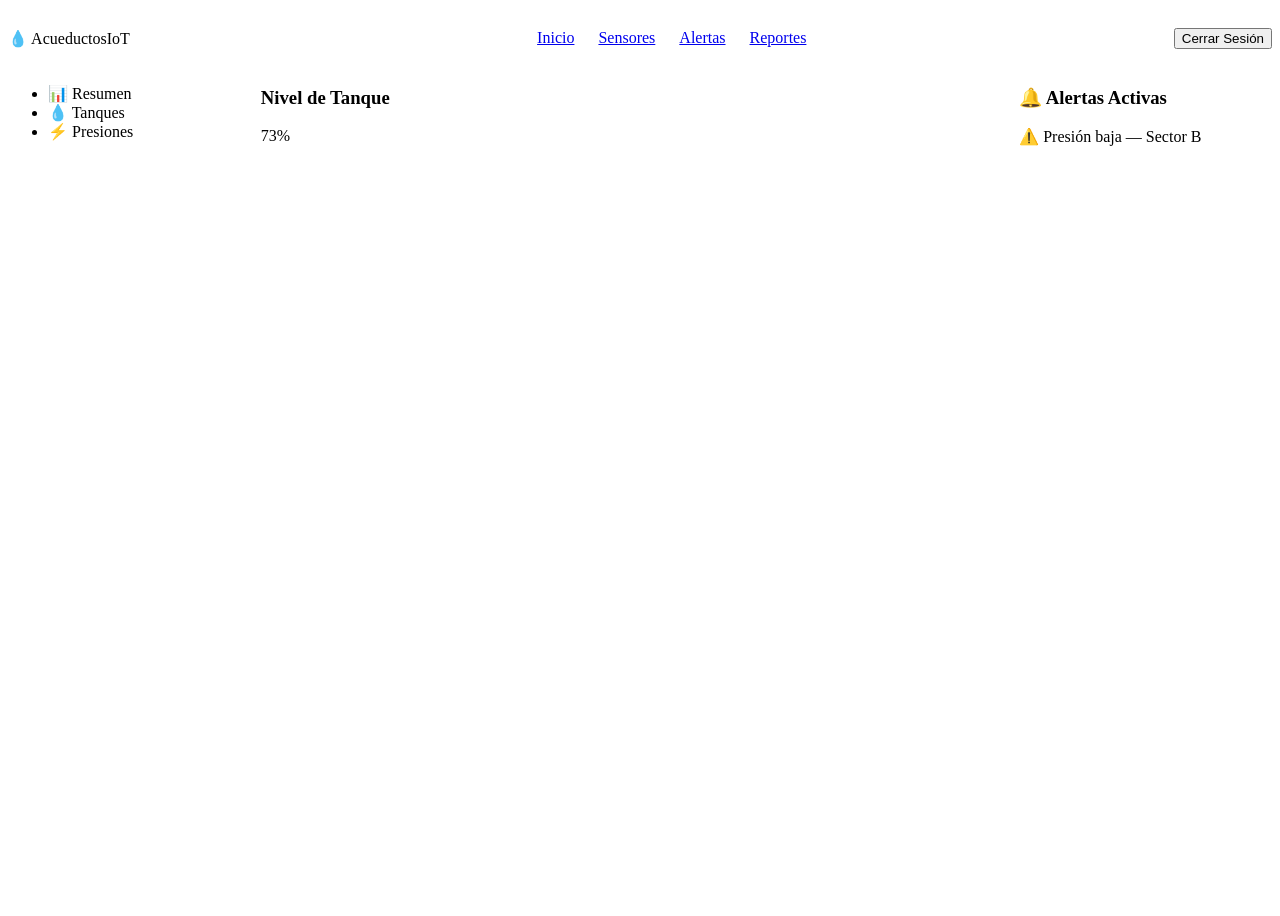
==== Ejercicios/clase7/Laboratorio 6/index.html @ a86b0ddf "Entrega del Laboratorio 3 de ISW521" ====
<!DOCTYPE html>
<html lang="es">
<head>
    <meta charset="UTF-8">
    <meta name="viewport" content="width=device-width, initial-scale=1.0">
    <title>Dashboard de Monitoreo Hídrico</title>
    <link rel="stylesheet" href="styles.css">
</head>
<body>

    <nav class="navbar">
        <div class="nav-logo">💧 AcueductosIoT</div>
        <ul class="nav-links">
            <li><a href="#">Inicio</a></li>
            <li><a href="#">Sensores</a></li>
            <li><a href="#">Alertas</a></li>
            <li><a href="#">Reportes</a></li>
        </ul>
        <button class="btn-logout">Cerrar Sesión</button>
    </nav>

    <div class="dashboard-layout">
        <aside class="sidebar">
            <nav>
                <ul>
                    <li>📊 Resumen</li>
                    <li>💧 Tanques</li>
                    <li>⚡ Presiones</li>
                </ul>
            </nav>
        </aside>

        <main class="main-content">
            <section class="sensor-grid">
                <div class="sensor-card">
                    <h3>Nivel de Tanque</h3>
                    <p class="sensor-value">73%</p>
                </div>
            </section>
        </main>

        <aside class="alert-panel">
            <h3>🔔 Alertas Activas</h3>
            <div class="alert">⚠️ Presión baja — Sector B</div>
        </aside>
    </div>

</body>
</html>
---- Ejercicios/clase7/Laboratorio 6/styles.css ----
/* Ejercicio 1: Barra de Navegación */
.navbar {
    display: flex;
    justify-content: space-between; /* [Añade aquí tu explicación de por qué usa esto] */
    align-items: center;
    min-height: 60px;
}

.nav-links {
    display: flex;
    list-style: none;
    gap: 24px;
}

/* Ejercicio 2: Grid de Sensores */
.sensor-grid {
    display: flex;
    flex-wrap: wrap; /* Permite que los elementos pasen a la siguiente fila [cite: 41, 55] */
    gap: 16px;
}

.sensor-card {
    flex-basis: calc(33.333% - 16px); /* Calcula el ancho proporcional [cite: 55] */
}

/* Ejercicio 3: Layout Principal */
.dashboard-layout {
    display: flex;
    flex-direction: row;
    min-height: calc(100vh - 60px);
}

.sidebar { flex: 1; }
.main-content { flex: 3; }
.alert-panel { flex: 1; }

/* Ejercicio 4: Responsive (Añadir al final) */
@media (max-width: 768px) {
    .dashboard-layout {
        flex-direction: column; /* Cambia a columna en móviles [cite: 96] */
    }
    
    .sidebar, .alert-panel {
        width: 100%;
        flex: none;
    }
}
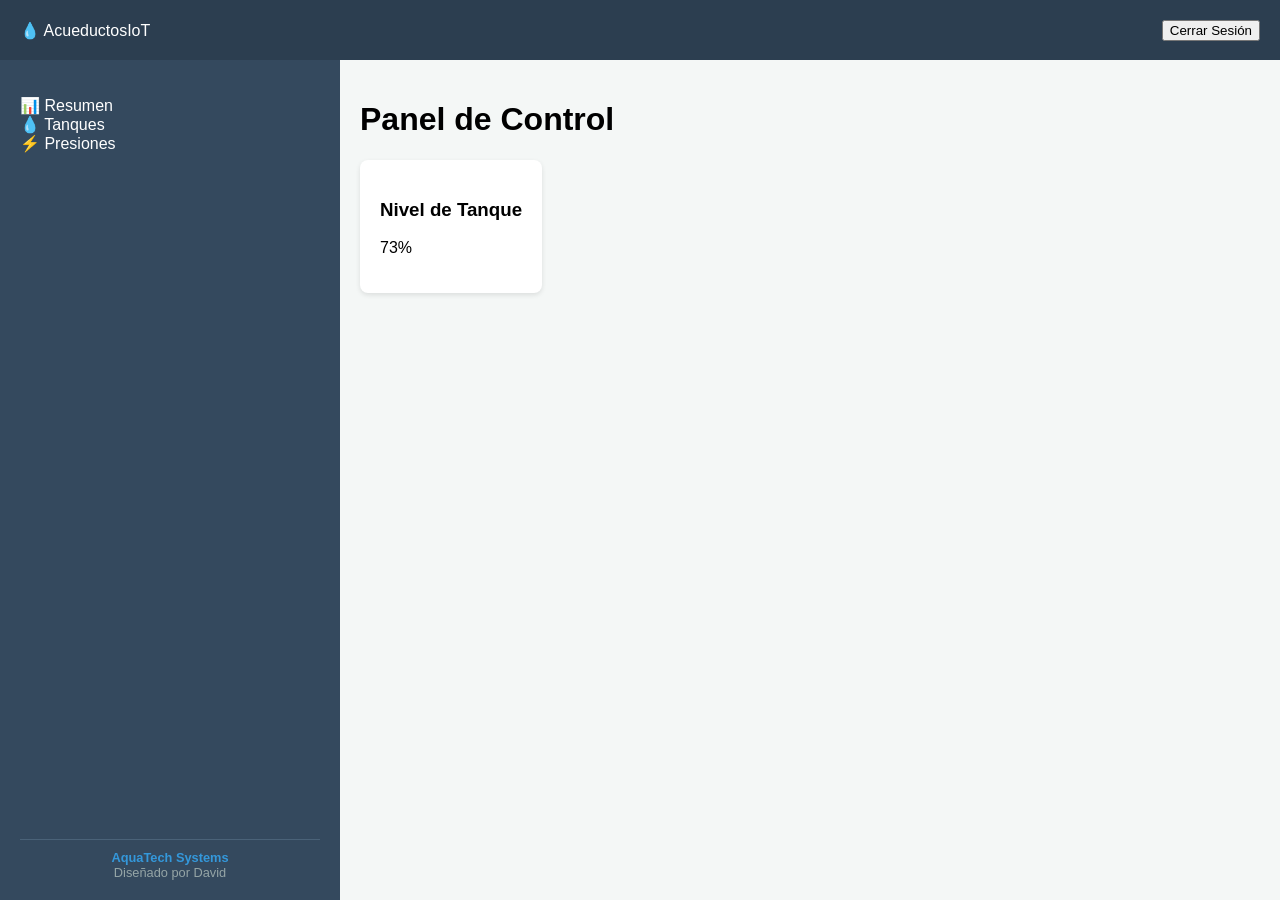
==== commit cfbb2772: "Actualización: agregados comentarios y correcciones de flexbox" ====
--- a/Ejercicios/clase7/Laboratorio 6/index.html
+++ b/Ejercicios/clase7/Laboratorio 6/index.html
@@ -4,45 +4,70 @@
     <meta charset="UTF-8">
     <meta name="viewport" content="width=device-width, initial-scale=1.0">
     <title>Dashboard de Monitoreo Hídrico</title>
-    <link rel="stylesheet" href="styles.css">
+    <style>
+        body { margin: 0; font-family: 'Segoe UI', sans-serif; background-color: #f4f7f6; }
+
+        .navbar {
+            display: flex; justify-content: space-between; align-items: center;
+            padding: 0 20px; background: #2c3e50; color: white; min-height: 60px;
+        }
+
+        .dashboard-layout { display: flex; min-height: calc(100vh - 60px); }
+
+        /* Sidebar con Flexbox para empujar la firma al fondo */
+        .sidebar { 
+            flex: 1; background: #34495e; color: white; padding: 20px;
+            display: flex; flex-direction: column; justify-content: space-between; 
+        }
+
+        .main-content { flex: 3; padding: 20px; }
+        
+        /* Estilo de la marca de programador */
+        .dev-signature {
+            font-size: 0.8rem;
+            color: #95a5a6;
+            border-top: 1px solid #4a6278;
+            padding-top: 10px;
+            text-align: center;
+        }
+        .dev-signature span { display: block; color: #3498db; font-weight: bold; }
+
+        .sensor-grid { display: flex; gap: 16px; }
+        .sensor-card { background: white; padding: 20px; border-radius: 8px; box-shadow: 0 2px 5px rgba(0,0,0,0.1); }
+    </style>
 </head>
 <body>
 
     <nav class="navbar">
         <div class="nav-logo">💧 AcueductosIoT</div>
-        <ul class="nav-links">
-            <li><a href="#">Inicio</a></li>
-            <li><a href="#">Sensores</a></li>
-            <li><a href="#">Alertas</a></li>
-            <li><a href="#">Reportes</a></li>
-        </ul>
-        <button class="btn-logout">Cerrar Sesión</button>
+        <button>Cerrar Sesión</button>
     </nav>
 
     <div class="dashboard-layout">
         <aside class="sidebar">
             <nav>
-                <ul>
+                <ul style="list-style: none; padding: 0;">
                     <li>📊 Resumen</li>
                     <li>💧 Tanques</li>
                     <li>⚡ Presiones</li>
                 </ul>
             </nav>
+
+            <div class="dev-signature">
+                <span>AquaTech Systems</span>
+                Diseñado por David
+            </div>
         </aside>
 
         <main class="main-content">
+            <h1>Panel de Control</h1>
             <section class="sensor-grid">
                 <div class="sensor-card">
                     <h3>Nivel de Tanque</h3>
-                    <p class="sensor-value">73%</p>
+                    <p>73%</p>
                 </div>
             </section>
         </main>
-
-        <aside class="alert-panel">
-            <h3>🔔 Alertas Activas</h3>
-            <div class="alert">⚠️ Presión baja — Sector B</div>
-        </aside>
     </div>
 
 </body>
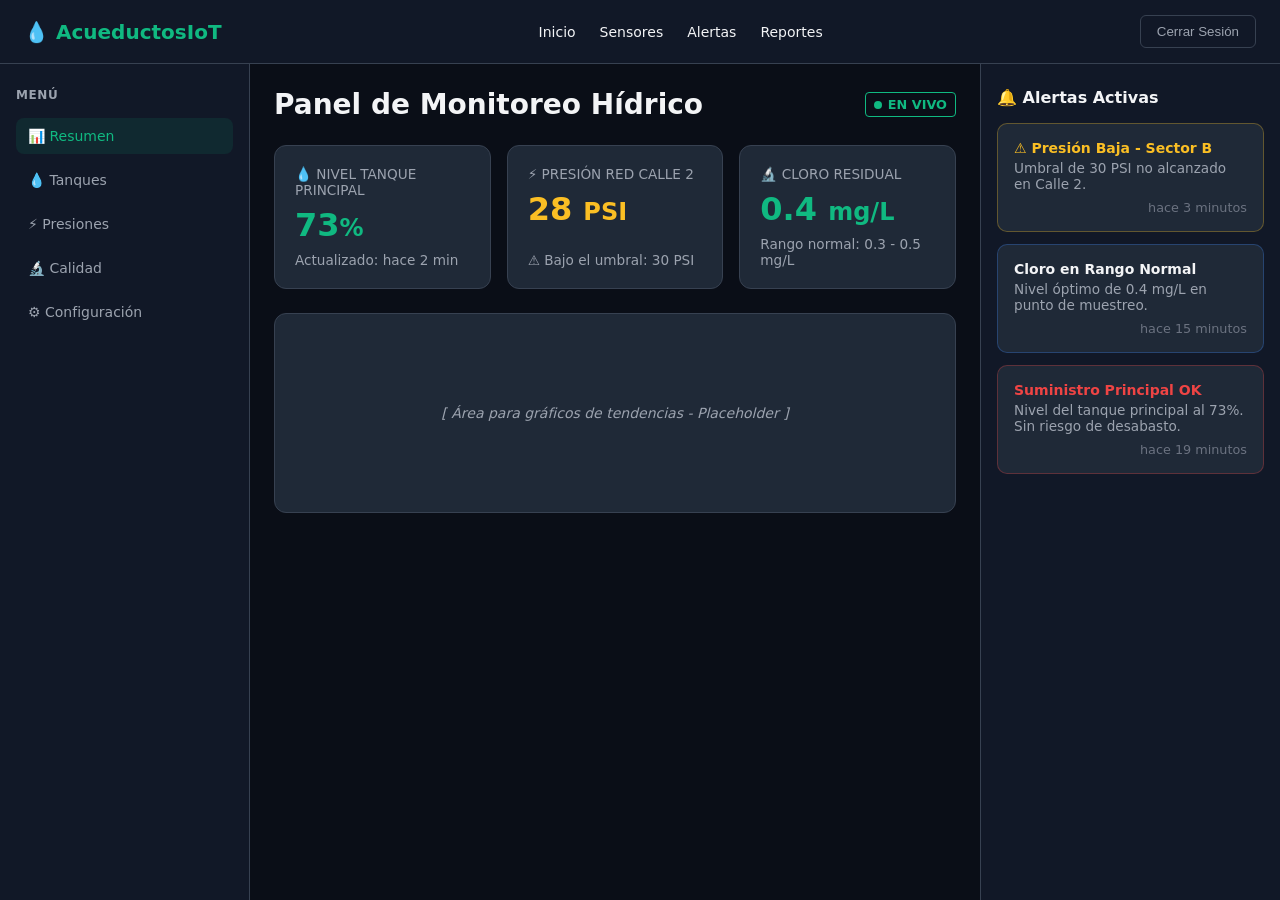
==== commit 0c2dc74e: "update semana 8" ====
--- a/Ejercicios/clase7/Laboratorio 6/index.html
+++ b/Ejercicios/clase7/Laboratorio 6/index.html
@@ -3,71 +3,235 @@
 <head>
     <meta charset="UTF-8">
     <meta name="viewport" content="width=device-width, initial-scale=1.0">
-    <title>Dashboard de Monitoreo Hídrico</title>
+    <title>Dashboard de Monitoreo Hídrico v2.4.1</title>
     <style>
-        body { margin: 0; font-family: 'Segoe UI', sans-serif; background-color: #f4f7f6; }
-
+        /* Estilos Globales - Paleta de colores oscuros moderna */
+        :root {
+            --bg-body: #0a0e17;
+            --bg-panels: #111827;
+            --bg-cards: #1f2937;
+            --text-primary: #f3f4f6;
+            --text-secondary: #9ca3af;
+            --accent-green: #10b981;
+            --accent-yellow: #fbbf24;
+            --accent-blue: #3b82f6;
+            --border-color: #374151;
+            --sidebar-width: 250px;
+            --alert-panel-width: 300px;
+        }
+
+        * { box-sizing: border-box; margin: 0; padding: 0; }
+        body { font-family: 'Inter', system-ui, sans-serif; background-color: var(--bg-body); color: var(--text-primary); font-size: 14px; }
+
+        /* Barra de Navegación */
         .navbar {
-            display: flex; justify-content: space-between; align-items: center;
-            padding: 0 20px; background: #2c3e50; color: white; min-height: 60px;
-        }
-
-        .dashboard-layout { display: flex; min-height: calc(100vh - 60px); }
-
-        /* Sidebar con Flexbox para empujar la firma al fondo */
+            display: flex;
+            justify-content: space-between;
+            align-items: center;
+            padding: 0 24px;
+            background: var(--bg-panels);
+            border-bottom: 1px solid var(--border-color);
+            min-height: 64px;
+            position: sticky; top: 0; z-index: 100;
+        }
+
+        .nav-logo { font-size: 1.25rem; font-weight: bold; color: var(--accent-green); display: flex; align-items: center; gap: 8px; }
+        
+        .nav-links { display: flex; list-style: none; gap: 24px; }
+        .nav-links a { color: var(--text-primary); text-decoration: none; font-weight: 500; transition: color 0.2s; }
+        .nav-links a:hover { color: var(--accent-blue); }
+
+        .btn-logout { 
+            background-color: transparent; border: 1px solid var(--border-color); color: var(--text-secondary); 
+            padding: 8px 16px; border-radius: 6px; cursor: pointer; transition: all 0.2s; 
+        }
+        .btn-logout:hover { background-color: rgba(255,255,255,0.05); color: var(--text-primary); border-color: var(--text-primary); }
+
+        /* Layout Principal */
+        .dashboard-layout {
+            display: flex;
+            min-height: calc(100vh - 64px);
+        }
+
+        /* Barra Lateral */
         .sidebar { 
-            flex: 1; background: #34495e; color: white; padding: 20px;
-            display: flex; flex-direction: column; justify-content: space-between; 
-        }
-
-        .main-content { flex: 3; padding: 20px; }
-        
-        /* Estilo de la marca de programador */
-        .dev-signature {
-            font-size: 0.8rem;
-            color: #95a5a6;
-            border-top: 1px solid #4a6278;
-            padding-top: 10px;
-            text-align: center;
-        }
-        .dev-signature span { display: block; color: #3498db; font-weight: bold; }
-
-        .sensor-grid { display: flex; gap: 16px; }
-        .sensor-card { background: white; padding: 20px; border-radius: 8px; box-shadow: 0 2px 5px rgba(0,0,0,0.1); }
+            width: var(--sidebar-width); background: var(--bg-panels); padding: 24px 16px; 
+            border-right: 1px solid var(--border-color); display: flex; flex-direction: column; justify-content: space-between; 
+        }
+        .sidebar h4 { color: var(--text-secondary); text-transform: uppercase; font-size: 0.75rem; letter-spacing: 0.05em; margin-bottom: 16px; }
+        
+        .sidebar-nav ul { list-style: none; }
+        .sidebar-nav li { margin-bottom: 8px; }
+        .sidebar-nav a { 
+            display: flex; align-items: center; gap: 12px; color: var(--text-secondary); 
+            text-decoration: none; padding: 10px 12px; border-radius: 8px; transition: all 0.2s; 
+        }
+        .sidebar-nav a:hover { color: var(--text-primary); background-color: rgba(255,255,255,0.05); }
+        .sidebar-nav a.active { color: var(--accent-green); background-color: rgba(16, 185, 129, 0.1); font-weight: 500; }
+
+        /* Contenido Principal */
+        .main-content { 
+            flex: 1; padding: 24px; background-color: var(--bg-body); 
+            overflow-y: auto; display: flex; flex-direction: column; 
+        }
+        
+        .section-header { 
+            display: flex; justify-content: space-between; align-items: center; margin-bottom: 24px; 
+        }
+        .live-indicator { 
+            color: var(--accent-green); font-size: 0.8rem; font-weight: bold; border: 1px solid var(--accent-green); 
+            padding: 4px 8px; border-radius: 4px; display: flex; align-items: center; gap: 6px; 
+        }
+        .live-indicator span { width: 8px; height: 8px; background-color: var(--accent-green); border-radius: 50%; display: inline-block; animation: pulse 1.5s infinite; }
+
+        /* Grid de Tarjetas de Sensor */
+        .sensor-grid {
+            display: flex;
+            flex-wrap: wrap;
+            gap: 16px;
+            margin-bottom: 24px;
+        }
+
+        .sensor-card {
+            background: var(--bg-cards);
+            padding: 20px;
+            border-radius: 12px;
+            border: 1px solid var(--border-color);
+            flex: 1 1 calc(33.333% - 16px);
+            display: flex; flex-direction: column; gap: 8px; transition: transform 0.2s, box-shadow 0.2s;
+        }
+        .sensor-card:hover { transform: translateY(-2px); box-shadow: 0 4px 12px rgba(0,0,0,0.2); border-color: var(--accent-blue); }
+
+        .sensor-header { font-size: 0.85rem; color: var(--text-secondary); display: flex; align-items: center; gap: 8px; text-transform: uppercase; }
+        .sensor-value { font-size: 2rem; font-weight: bold; color: var(--accent-green); }
+        .sensor-subtext { font-size: 0.85rem; color: var(--text-secondary); margin-top: auto; }
+        .alert-value { color: var(--accent-yellow); }
+
+        /* Panel de Gráficos (Placeholder) */
+        .chart-section {
+            background: var(--bg-cards);
+            padding: 20px;
+            border-radius: 12px;
+            border: 1px solid var(--border-color);
+            min-height: 200px;
+            display: flex; justify-content: center; align-items: center; color: var(--text-secondary); font-style: italic;
+        }
+
+        /* Panel de Alertas */
+        .alert-panel { 
+            width: var(--alert-panel-width); background: var(--bg-panels); padding: 24px 16px; 
+            border-left: 1px solid var(--border-color); display: flex; flex-direction: column; 
+        }
+        .alert-panel h3 { margin-bottom: 16px; display: flex; align-items: center; gap: 8px; font-size: 1rem; }
+        .alert-list { list-style: none; display: flex; flex-direction: column; gap: 12px; }
+        
+        .alert-card {
+            background: var(--bg-cards);
+            padding: 16px;
+            border-radius: 10px;
+            border: 1px solid var(--border-color);
+            display: flex; flex-direction: column; gap: 4px;
+        }
+        .alert-card.warning { border-color: rgba(251, 191, 36, 0.3); }
+        .alert-card.critical { border-color: rgba(239, 68, 68, 0.3); }
+        .alert-card.info { border-color: rgba(59, 130, 246, 0.3); }
+
+        .alert-title { color: var(--text-primary); font-weight: 600; display: flex; align-items: center; gap: 6px; }
+        .alert-msg { color: var(--text-secondary); font-size: 0.85rem; }
+        .alert-time { font-size: 0.8rem; color: #6b7280; text-align: right; margin-top: 4px; }
+        .alert-card.warning .alert-title { color: var(--accent-yellow); }
+        .alert-card.critical .alert-title { color: #ef4444; }
+
+        /* Animaciones */
+        @keyframes pulse { 0% { opacity: 0.6; } 50% { opacity: 1; } 100% { opacity: 0.6; } }
+
+        /* Responsive */
+        @media (max-width: 1024px) {
+            .dashboard-layout { flex-direction: column; }
+            .sidebar, .alert-panel { width: 100%; border: none; border-bottom: 1px solid var(--border-color); }
+        }
+        @media (max-width: 768px) {
+            .nav-links { display: none; } /* Ocultar enlaces de navegación en móvil */
+            .sensor-card { flex-basis: 100%; } /* Tarjetas de sensor ocupan todo el ancho */
+        }
     </style>
 </head>
 <body>
 
     <nav class="navbar">
         <div class="nav-logo">💧 AcueductosIoT</div>
-        <button>Cerrar Sesión</button>
+        <ul class="nav-links">
+            <li><a href="#">Inicio</a></li>
+            <li><a href="#">Sensores</a></li>
+            <li><a href="#">Alertas</a></li>
+            <li><a href="#">Reportes</a></li>
+        </ul>
+        <button class="btn-logout">Cerrar Sesión</button>
     </nav>
 
     <div class="dashboard-layout">
         <aside class="sidebar">
-            <nav>
-                <ul style="list-style: none; padding: 0;">
-                    <li>📊 Resumen</li>
-                    <li>💧 Tanques</li>
-                    <li>⚡ Presiones</li>
+            <nav class="sidebar-nav">
+                <h4>Menú</h4>
+                <ul>
+                    <li><a href="#" class="active">📊 Resumen</a></li>
+                    <li><a href="#">💧 Tanques</a></li>
+                    <li><a href="#">⚡ Presiones</a></li>
+                    <li><a href="#">🔬 Calidad</a></li>
+                    <li><a href="#">⚙️ Configuración</a></li>
                 </ul>
             </nav>
-
-            <div class="dev-signature">
-                <span>AquaTech Systems</span>
-                Diseñado por David
+        </aside>
+
+        <main class="main-content">
+            <div class="section-header">
+                <h1>Panel de Monitoreo Hídrico</h1>
+                <div class="live-indicator"><span></span> EN VIVO</div>
             </div>
-        </aside>
-
-        <main class="main-content">
-            <h1>Panel de Control</h1>
+            
             <section class="sensor-grid">
                 <div class="sensor-card">
-                    <h3>Nivel de Tanque</h3>
-                    <p>73%</p>
+                    <div class="sensor-header">💧 Nivel Tanque Principal</div>
+                    <p class="sensor-value">73<span style="font-size: 1.5rem;">%</span></p>
+                    <p class="sensor-subtext">Actualizado: hace 2 min</p>
+                </div>
+                <div class="sensor-card">
+                    <div class="sensor-header">⚡ Presión Red Calle 2</div>
+                    <p class="sensor-value alert-value">28 <span style="font-size: 1.5rem;">PSI</span></p>
+                    <p class="sensor-subtext">⚠️ Bajo el umbral: 30 PSI</p>
+                </div>
+                <div class="sensor-card">
+                    <div class="sensor-header">🔬 Cloro Residual</div>
+                    <p class="sensor-value">0.4 <span style="font-size: 1.5rem;">mg/L</span></p>
+                    <p class="sensor-subtext">Rango normal: 0.3 - 0.5 mg/L</p>
                 </div>
             </section>
+
+            <section class="chart-section">
+                <span>[ Área para gráficos de tendencias - Placeholder ]</span>
+            </section>
         </main>
+
+        <aside class="alert-panel">
+            <h3>🔔 Alertas Activas</h3>
+            <ul class="alert-list">
+                <li class="alert-card warning">
+                    <div class="alert-title">⚠️ Presión Baja - Sector B</div>
+                    <p class="alert-msg">Umbral de 30 PSI no alcanzado en Calle 2.</p>
+                    <p class="alert-time">hace 3 minutos</p>
+                </li>
+                <li class="alert-card info">
+                    <div class="alert-title">Cloro en Rango Normal</div>
+                    <p class="alert-msg">Nivel óptimo de 0.4 mg/L en punto de muestreo.</p>
+                    <p class="alert-time">hace 15 minutos</p>
+                </li>
+                <li class="alert-card critical">
+                    <div class="alert-title">Suministro Principal OK</div>
+                    <p class="alert-msg">Nivel del tanque principal al 73%. Sin riesgo de desabasto.</p>
+                    <p class="alert-time">hace 19 minutos</p>
+                </li>
+            </ul>
+        </aside>
     </div>
 
 </body>
